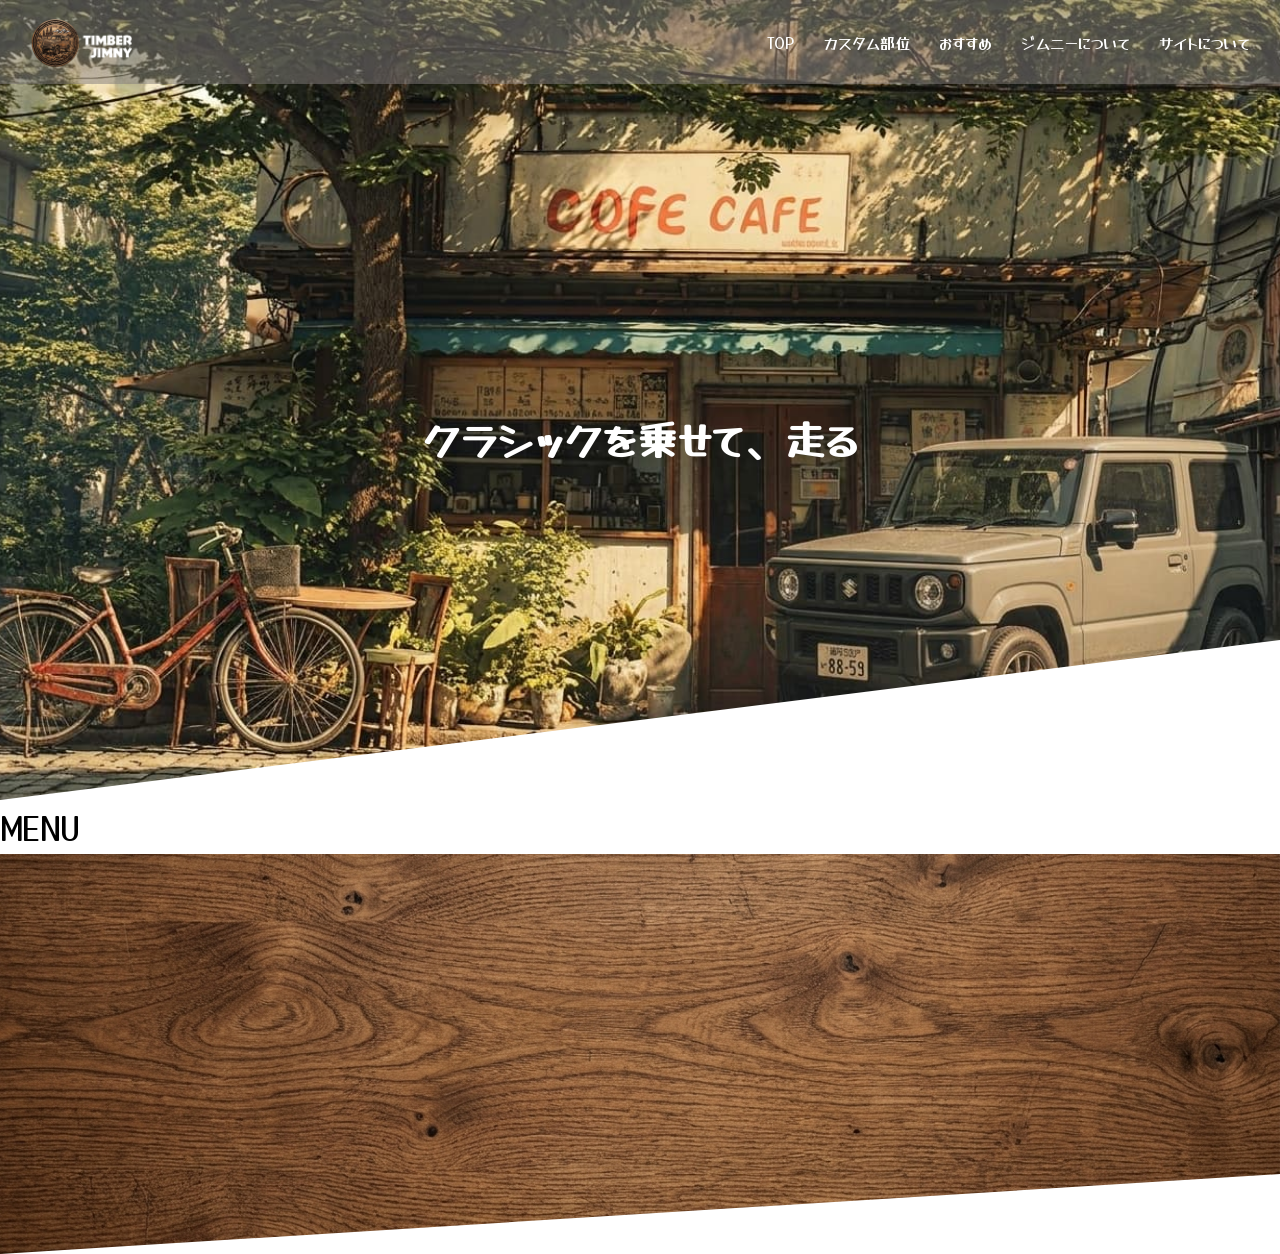
==== index.html @ bcf98bf6 "Add files via upload" ====
<!DOCTYPE html>
<html lang="ja">
<head>
    <meta charset="UTF-8">
    <meta name="viewport" content="width=device-width, initial-scale=1.0">
    <title>jimnyカスタム紹介サイト</title>
    <link rel="stylesheet" href="style.css">
    <script src="https://code.jquery.com/jquery-3.7.1.min.js" integrity="sha256-/JqT3SQfawRcv/BIHPThkBvs0OEvtFFmqPF/lYI/Cxo=" crossorigin="anonymous"></script>
    <script src="script.js" defer></script>
    <link rel="preconnect" href="https://fonts.googleapis.com">
<link rel="preconnect" href="https://fonts.gstatic.com" crossorigin>
<link href="https://fonts.googleapis.com/css2?family=Yusei+Magic&display=swap" rel="stylesheet">
</head>

<body>

  <header id="header">

    <div class="logo">
        <a href="index.html">
            <img src="images/logo.title.png" alt="logo">
        </a>
    </div> 

    <div class="hamburger">
        <span></span>
        <span></span>
        <span></span>
    </div>

    <nav class="navi">
        <ul class="menu">
            <a href="index.html">TOP</a>
            <a href="custom.html">カスタム部位</a>
            <a href="recommend.html">おすすめ</a>
            <a href="jimny.html">ジムニーについて</a>
            <a href="about.html">サイトについて</a>
        </ul>
    </nav>

  </header>

  <main>

    <div class="main">

        <div class="mainvisual">
            <img src="images/mainvisual.jpg" alt="mainvisual">
        </div>
        <p class="title">クラシックを乗せて、走る</p>
    </div>
  </main>

  <div class="MENU">
    <p class="menu-title">MENU</p>
  </div>

     <div class="menu-background">
      <img src="images/wood.jpg" alt="wood">
    </div>




</body>
</html>
---- style.css ----
@charset "UTF-8";

body {
    margin: 0;
    padding: 0;
}

#header {
    position: absolute;
    top: 0;
    left: 0;
    width: 100%;

    background-color: rgba(130, 125, 125, 0.5);
    box-sizing: border-box;
    padding: 15px 30px;

    display: flex;
    justify-content: space-between;
    align-items: center;
    z-index: 20;
}

.logo img {
    height: 50px;
    display: block;
}

.navi a {
    font-family: "Yusei Magic", sans-serif;
    color: #ffffff;
    text-decoration: none;
    margin-left: 25px;
    font-size: 0.95rem;
}

.navi a:hover {
    opacity: 0.7;
}

.mainvisual img {
    width: 100%;
    height: 800px;
    object-fit: cover;
    object-position: center;
    clip-path: polygon(0 0, 100% 0, 100% 80%, 0 100%);
}

.main {
    position: relative;
}

.main .title {
    font-family: "Yusei Magic", sans-serif;
    font-weight: bold;
    font-size: clamp(20px, 4vw, 40px);
    display: flex;
    position: absolute;
    justify-content: center;
    top: 370px;
    left: 50%;
    transform: translateX(-50%);
    color: white;
}

body {
    animation: fadeIn 1.2s ease;
}

.MENU {
    width: 100%;
    position: relative;
}

.menu-title {
    width: 0;
    height: 0;
    margin: 0;
    font-family: "Yusei Magic", sans-serif;
    position: absolute;
    color: rgb(0, 0, 0);
    font-size: 2rem;
    align-items: right;
}

.menu-background {
    margin-top: 50px;
    width: 100%;
    height: 400px;
    clip-path: polygon(0 0, 100% 0, 100% 80%, 0 100%);
    overflow: hidden;
}

.menu-background img {
    width: 100%;
    height: 100%;
    object-fit: cover;
    object-position: center;
}




















@media screen and (max-width: 767px) {
    #header .hamburger {
        width: 50px;
        height: 50px;
        cursor: pointer;
        position: fixed;
        top: 5px;
        right: 10px;
        z-index: 30;
    }
    #header .hamburger span {
        width: 30px;
        height: 3px;
        background-color: #ffffff;
        display: inline-block;
        position: absolute;
        left: 10px;
        transition: all 0.4s;
    }
    #header .hamburger span:nth-of-type(1) {
        top:22px;
    }
    #header .hamburger span:nth-of-type(2) {
        top:31px;
    }
    #header .hamburger span:nth-of-type(3) {
        top:40px;
    }

    #header .navi {
        width: 50%;
        height: 100vh;
        background-color: rgba(130, 125, 125, 0.7);
        position: fixed;
        top: 0;
        right: -80%;
        z-index: 20;
        transition: all 0.6s;
    }

    #header .navi.active {
        right: 0;
    }

    #header .navi .menu {
        width: 100%;
        height: 100vh;
        display: flex;
        flex-direction: column;
        align-items: center;
        padding: 60px 0;
        overflow: auto;
    }

    #header .navi .menu a {
        padding: 10px 0;
        margin-left: 0;
    }

    #header .hamburger .active span:nth-of-type(1) {
        top: 30px;
        transform: rotate(-45deg);
    }

    #header .hamburger .active span:nth-of-type(2) {
        opacity: 0;
    }

    #header .hamburger .active span:nth-of-type(3) {
        top: 30px;
        transform: rotate(45deg);
    }

    .mainvisual img {
        clip-path: polygon(0 0, 100% 0, 100% 90%, 0 100%);
    }

    .menu-background {
        margin: 0;
        clip-path: polygon(0 40%, 100% 0%, 100% 90%, 0 100%);
}

}
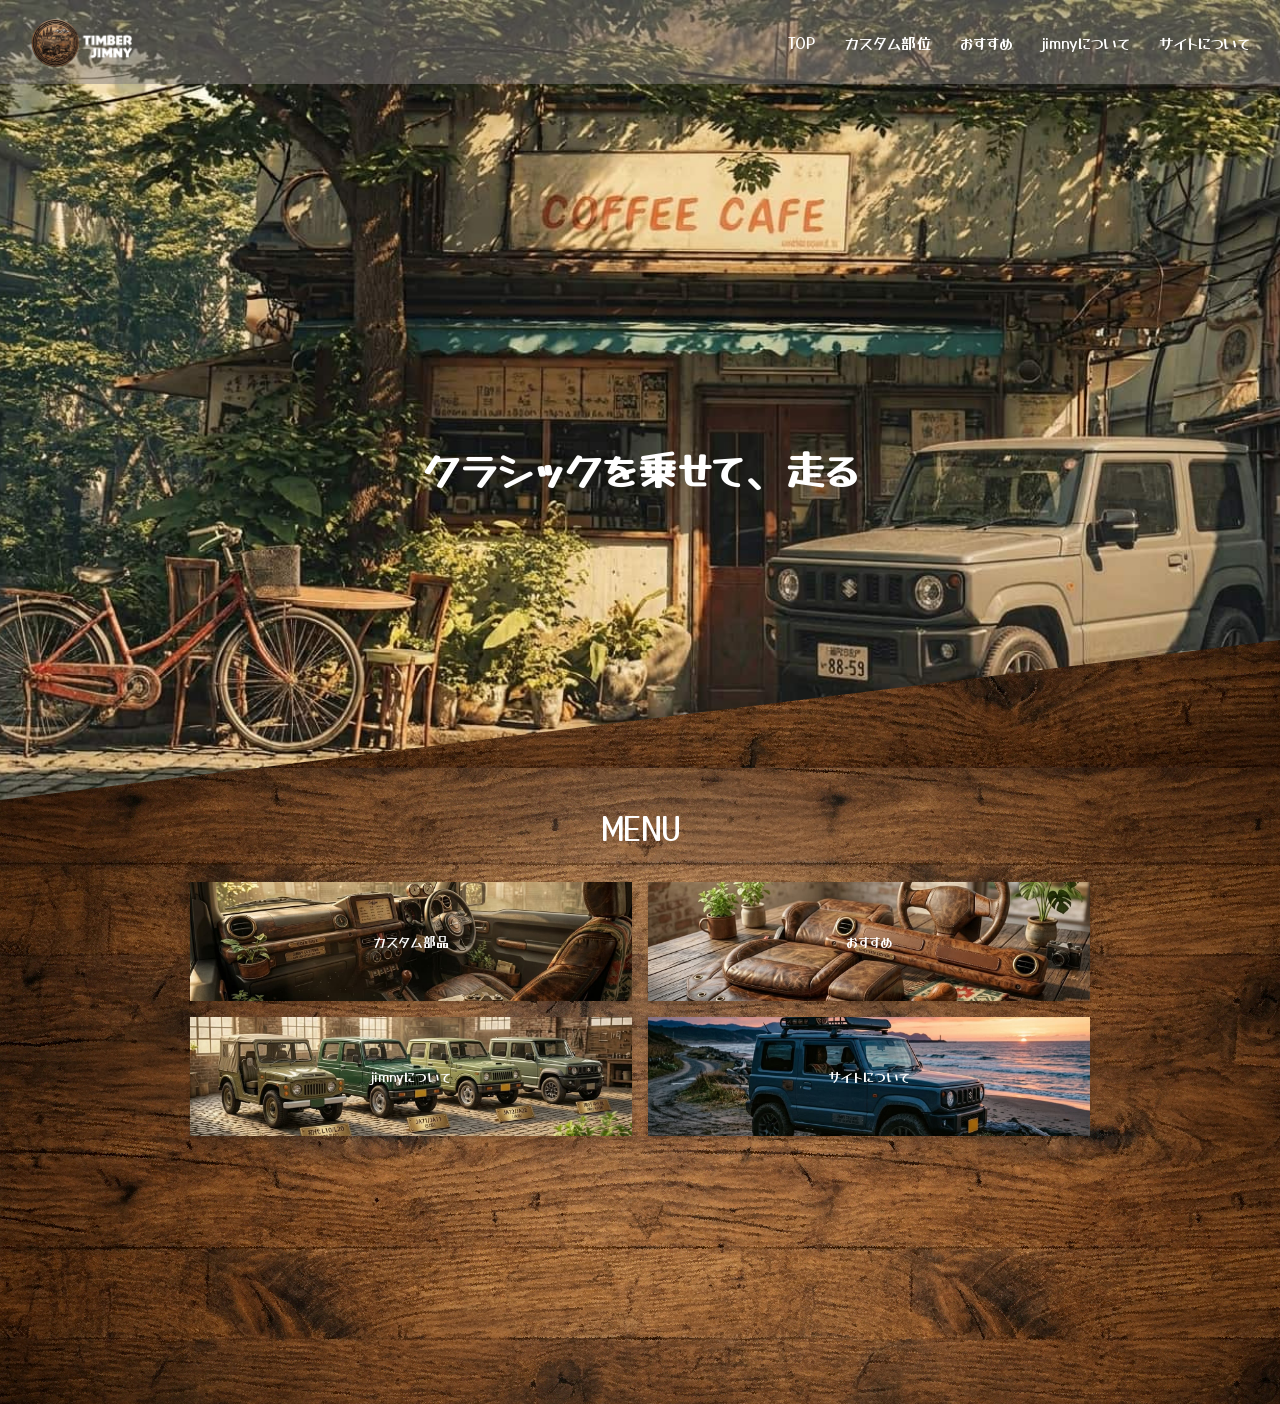
==== commit 3b023f6c: "Add files via upload" ====
--- a/index.html
+++ b/index.html
@@ -33,7 +33,7 @@
             <a href="index.html">TOP</a>
             <a href="custom.html">カスタム部位</a>
             <a href="recommend.html">おすすめ</a>
-            <a href="jimny.html">ジムニーについて</a>
+            <a href="jimny.html">jimnyについて</a>
             <a href="about.html">サイトについて</a>
         </ul>
     </nav>
@@ -53,12 +53,14 @@
 
   <div class="MENU">
     <p class="menu-title">MENU</p>
+
+    <div class="buttons">
+        <a href="custom.html"><button id="custom-button">カスタム部品</button></a>
+         <a href="recommend.html"><button id="recommend-button">おすすめ</button></a>
+         <a href="jimny.html"><button id="jimny-button">jimnyについて</button></a>
+         <a href="about.html"><button id="about-button">サイトについて</button></a>
+    </div>
   </div>
-
-     <div class="menu-background">
-      <img src="images/wood.jpg" alt="wood">
-    </div>
-
 
 
 
--- a/style.css
+++ b/style.css
@@ -3,6 +3,9 @@
 body {
     margin: 0;
     padding: 0;
+     background-image: url('images/body.background.jpg');
+
+    animation: fadeIn 1.2s ease;
 }
 
 #header {
@@ -54,6 +57,7 @@
     font-family: "Yusei Magic", sans-serif;
     font-weight: bold;
     font-size: clamp(20px, 4vw, 40px);
+    padding-top: 30px;
     display: flex;
     position: absolute;
     justify-content: center;
@@ -63,44 +67,201 @@
     color: white;
 }
 
-body {
-    animation: fadeIn 1.2s ease;
-}
-
 .MENU {
+    height: 600px;
+}
+
+
+
+.MENU .menu-title {
+    font-family: "Yusei Magic", sans-serif;
+    text-align: center;
+    margin-top: 0px;
+    color: rgb(255, 255, 255);
+    font-size: 2rem;
+}
+
+.buttons {
+    display: grid;
+    grid-template-columns: repeat(2, 1fr);
+    gap: 16px;
+    max-width: 900px;
+    margin: 0 auto;
+    margin-bottom: 30px;
+    text-align: center;
+}
+
+.button a {
+    display: block;
+}
+
+.buttons button {
+    font-family: "Yusei Magic", sans-serif;
+    color: white;
     width: 100%;
-    position: relative;
-}
-
-.menu-title {
-    width: 0;
-    height: 0;
-    margin: 0;
-    font-family: "Yusei Magic", sans-serif;
-    position: absolute;
-    color: rgb(0, 0, 0);
-    font-size: 2rem;
-    align-items: right;
-}
-
-.menu-background {
-    margin-top: 50px;
-    width: 100%;
-    height: 400px;
-    clip-path: polygon(0 0, 100% 0, 100% 80%, 0 100%);
-    overflow: hidden;
-}
-
-.menu-background img {
-    width: 100%;
-    height: 100%;
-    object-fit: cover;
-    object-position: center;
-}
-
-
-
-
+    padding: 50px;
+    cursor: pointer;
+    border: none;
+    
+    transition: transform 0.7s ease, box-shadow 0.7 ease;
+
+    box-shadow: 0 4px 6px rgba(0, 0, 0, 0.15);
+}   
+
+.buttons button img {
+    width: 500px;
+}
+
+.buttons button:hover {
+    transform: scale(1.05) translateY(-3px);
+    box-shadow: 0 8px 20px rgba(0, 0, 0, 0.25);
+}
+
+.buttons button:active {
+    transform: scale(1.02) translateY(1px);
+    box-shadow: 0 2px 4px rgba(0, 0, 0, 0.2);
+}
+
+
+#custom-button {
+    background-image: url('images/custom.jpg');
+    background-size: cover;
+    background-position: center;
+    background-repeat: no-repeat;
+}
+
+#recommend-button {
+    background-image: url('images/recommend.jpg');
+    background-size: cover;
+    background-position: center;
+    background-repeat: no-repeat;
+}
+
+#jimny-button {
+    background-image: url('images/jimny.jpg');
+    background-size: cover;
+    background-position: center;
+    background-repeat: no-repeat;
+}
+
+#about-button {
+    background-image: url('images/about.jpg');
+    background-size: cover;
+    background-position: center;
+    background-repeat: no-repeat;
+}
+
+.castom-zone {
+    background-color: transparent;
+    border: 6px solid white;
+    border-radius: 10px;
+    max-width: 900px;
+    margin: 0 auto;
+    /* 上・右・下・左 の順（時計回り） */
+    padding: 30px 40px 60px 40px;
+}
+
+h2 {
+    font-family: "Yusei Magic", sans-serif;
+    color: white;
+    display: flex;
+    justify-content: center;
+}
+
+.select-custom  {
+    display: grid;
+    grid-template-columns: repeat(3, 1fr);
+    gap: 20px;
+    max-width: 800px;
+    margin: 0 auto;
+    text-align: center;
+}
+
+.select-custom button {
+    width: 250px;
+    height: 100px;
+    font-family: "Yusei Magic", sans-serif;
+    color: white;
+    cursor: pointer;
+    border: none;
+    background-color: rgb(255, 255, 255, 0.5);
+    border-radius: 10px;
+    
+    
+    transition: transform 0.7s ease, box-shadow 0.7 ease;
+
+    box-shadow: 0 4px 6px rgba(0, 0, 0, 0.15);
+}   
+
+.select-custom button:hover {
+    transform: scale(1.05) translateY(-3px);
+    box-shadow: 0 8px 20px rgba(0, 0, 0, 0.25);
+}
+
+.select-custom button:active {
+    transform: scale(1.02) translateY(1px);
+    box-shadow: 0 2px 4px rgba(0, 0, 0, 0.2);
+}
+
+#drinkfolder-h2 {
+    padding-top: 60px;
+}
+
+#seatcover-h2 {
+    padding-top: 60px;
+}
+
+#floormat-h2 {
+    padding-top: 60px;
+}
+
+#armrest-h2 {
+    padding-top: 60px;
+}
+
+#handle-h2 {
+    padding-top: 60px;
+}
+
+#shiftnob-h2 {
+    padding-top: 60px;
+}
+
+#shiftpanel-h2 {
+    padding-top: 60px;
+}
+
+#shiftpanelcover-h2 {
+    padding-top: 60px;
+}
+
+#sumartohonestand-h2 {
+    padding-top: 60px;
+}
+
+.custom-part {
+    display: flex;
+    flex-wrap: wrap;
+    justify-content: center;
+    gap: 30px;
+    max-width: 800px;
+    margin: 0 auto;
+}
+
+.custom-part img {
+    width: 200px;
+    height: auto;
+    cursor: pointer;
+}
+
+.custom-part li {
+    font-family: "Yusei Magic", sans-serif;
+    color: white;
+}
+
+.part-set img {
+    width: 800px;
+}
 
 
 
@@ -197,6 +358,50 @@
     .menu-background {
         margin: 0;
         clip-path: polygon(0 40%, 100% 0%, 100% 90%, 0 100%);
-}
-
-}
+    }
+
+    .MENU {
+    background-image: url(images/body.background.jpg);
+    clip-path: polygon(0 0, 100% 0, 100% 80%, 0 100%);
+
+    }
+
+    .castom-zone {
+    max-width: 900px;
+    margin: 0 auto;
+    /* 上・右・下・左 の順（時計回り） */
+    padding: 30px 40px 60px 5px;
+}
+
+    .select-custom  {
+    display: grid;
+    grid-template-columns: repeat(2, 1fr);
+    gap: 20px;
+    max-width: 800px;
+    margin: 0 auto;
+    text-align: center;
+}
+
+.select-custom button {
+    width: 230px;
+    height: 100px;
+    font-family: "Yusei Magic", sans-serif;
+    color: white;
+    cursor: pointer;
+    border: none;
+    background-color: rgb(255, 255, 255, 0.5);
+    border-radius: 10px;
+    
+    
+    transition: transform 0.7s ease, box-shadow 0.7 ease;
+
+    box-shadow: 0 4px 6px rgba(0, 0, 0, 0.15);
+}  
+
+html {
+    scroll-behavior: smooth;
+}
+
+    
+
+}
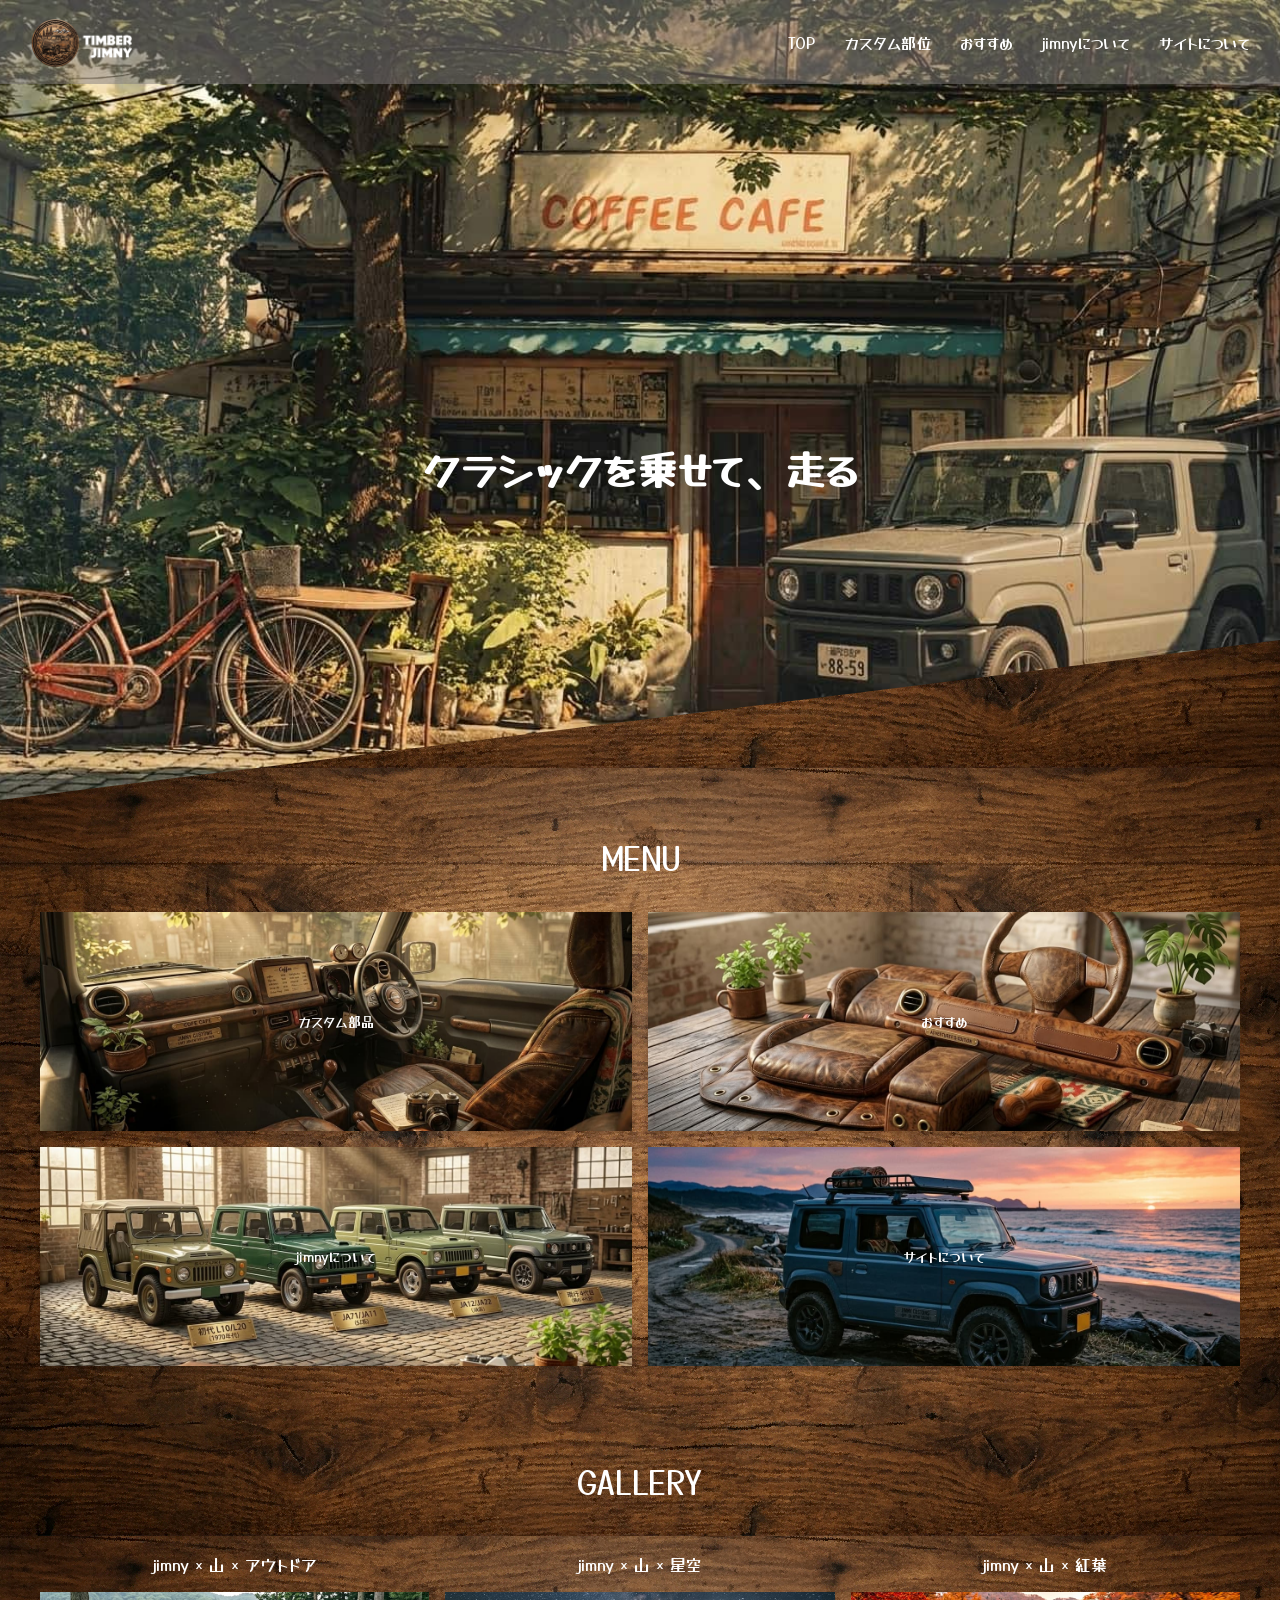
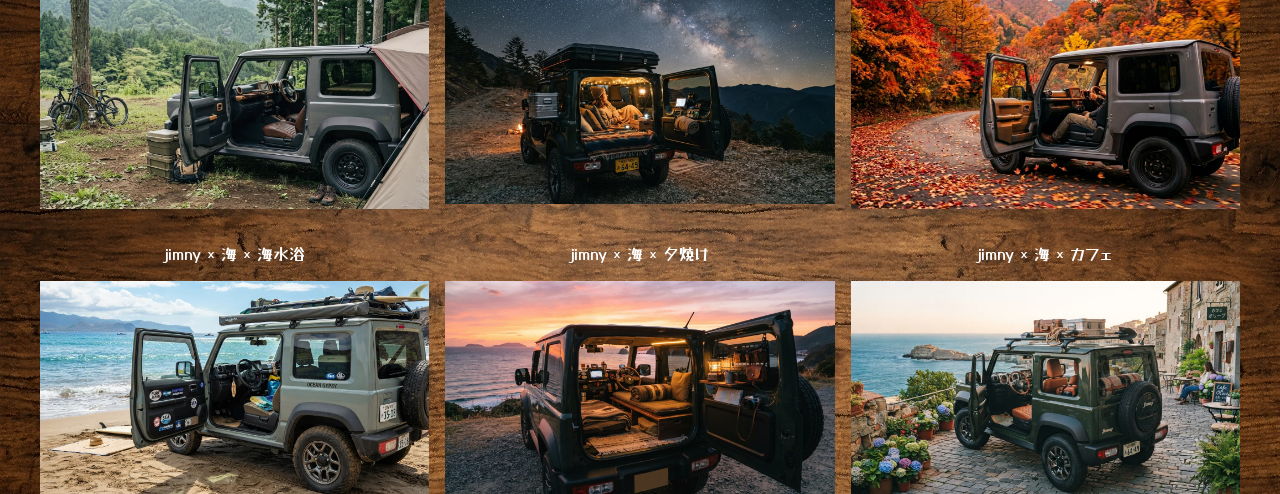
==== commit 58c1c00d: "Add files via upload" ====
--- a/index.html
+++ b/index.html
@@ -62,6 +62,45 @@
     </div>
   </div>
 
+  <div class="gallery">
+    <p class="gallery-titile">GALLERY</p>
+
+    <div class="gallery-images">
+        <div class="picture">
+            <p>jimny × 山 × アウトドア</p>
+             <img src="images/jimny_location_outdoor.jpg">
+        </div>
+         <div class="picture">
+            <p>jimny × 山 × 星空</p>
+              <img src="images/jimny_location_hoshizora.jpg">
+        </div>
+        <div class="picture">
+            <p>jimny × 山 × 紅葉</p>
+              <img src="images/jimny_location_kouyou.jpg">
+        </div>
+        <div class="picture">
+            <p>jimny × 海 × 海水浴</p>
+             <img src="images/jimny_location_sea.jpg">
+        </div>
+        <div class="picture">
+            <p>jimny × 海 × 夕焼け</p>
+             <img src="images/jimny_location_yuyake.jpg">
+        </div>
+        <div class="picture">
+            <p>jimny × 海 × カフェ</p>
+              <img src="images/jimny_location_cafe.jpg">
+        </div>
+    
+        
+        
+    
+       
+       
+    
+       
+    </div>
+  </div>
+
 
 
 </body>
--- a/style.css
+++ b/style.css
@@ -68,7 +68,7 @@
 }
 
 .MENU {
-    height: 600px;
+    padding-top: 30px;
 }
 
 
@@ -85,7 +85,7 @@
     display: grid;
     grid-template-columns: repeat(2, 1fr);
     gap: 16px;
-    max-width: 900px;
+    max-width: 1200px;
     margin: 0 auto;
     margin-bottom: 30px;
     text-align: center;
@@ -99,7 +99,7 @@
     font-family: "Yusei Magic", sans-serif;
     color: white;
     width: 100%;
-    padding: 50px;
+    padding: 100px;
     cursor: pointer;
     border: none;
     
@@ -160,6 +160,45 @@
     /* 上・右・下・左 の順（時計回り） */
     padding: 30px 40px 60px 40px;
 }
+
+.gallery {
+    margin-top: 0px;
+    padding-top: 30px;
+}
+
+.gallery-titile {
+    font-family: "Yusei Magic", sans-serif;
+    color: white;
+    text-align: center;
+    font-size: 2rem;
+}
+
+.gallery-images {
+    display: grid;
+    grid-template-columns: repeat(3, 1fr);
+    gap: 16px;
+    max-width: 1200px;
+    margin: 0 auto;
+}
+
+.gallery-images img {
+    width: 100%;
+    height: auto;
+    display: block;
+}
+
+.picture p {
+    font-family: "Yusei Magic", sans-serif;
+    color: white;
+    text-align: center;
+
+}
+
+
+
+
+
+
 
 h2 {
     font-family: "Yusei Magic", sans-serif;
